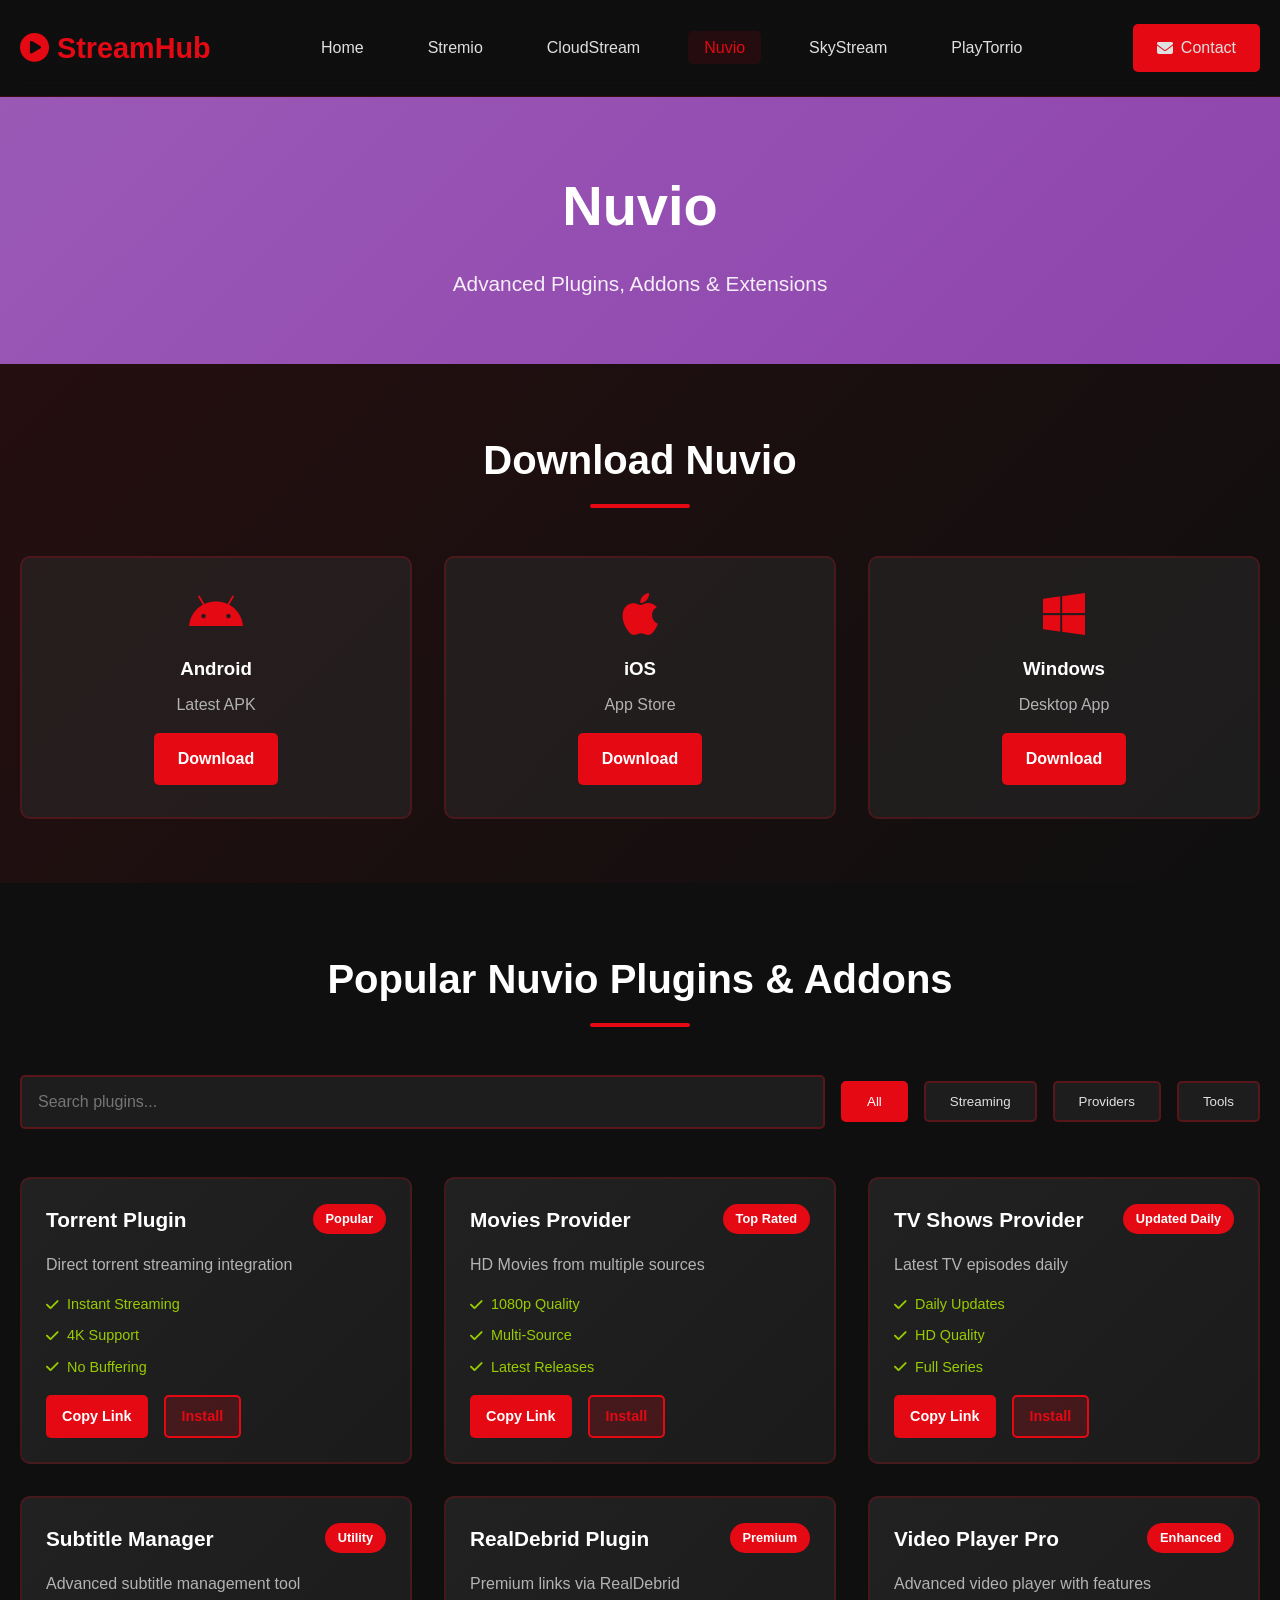
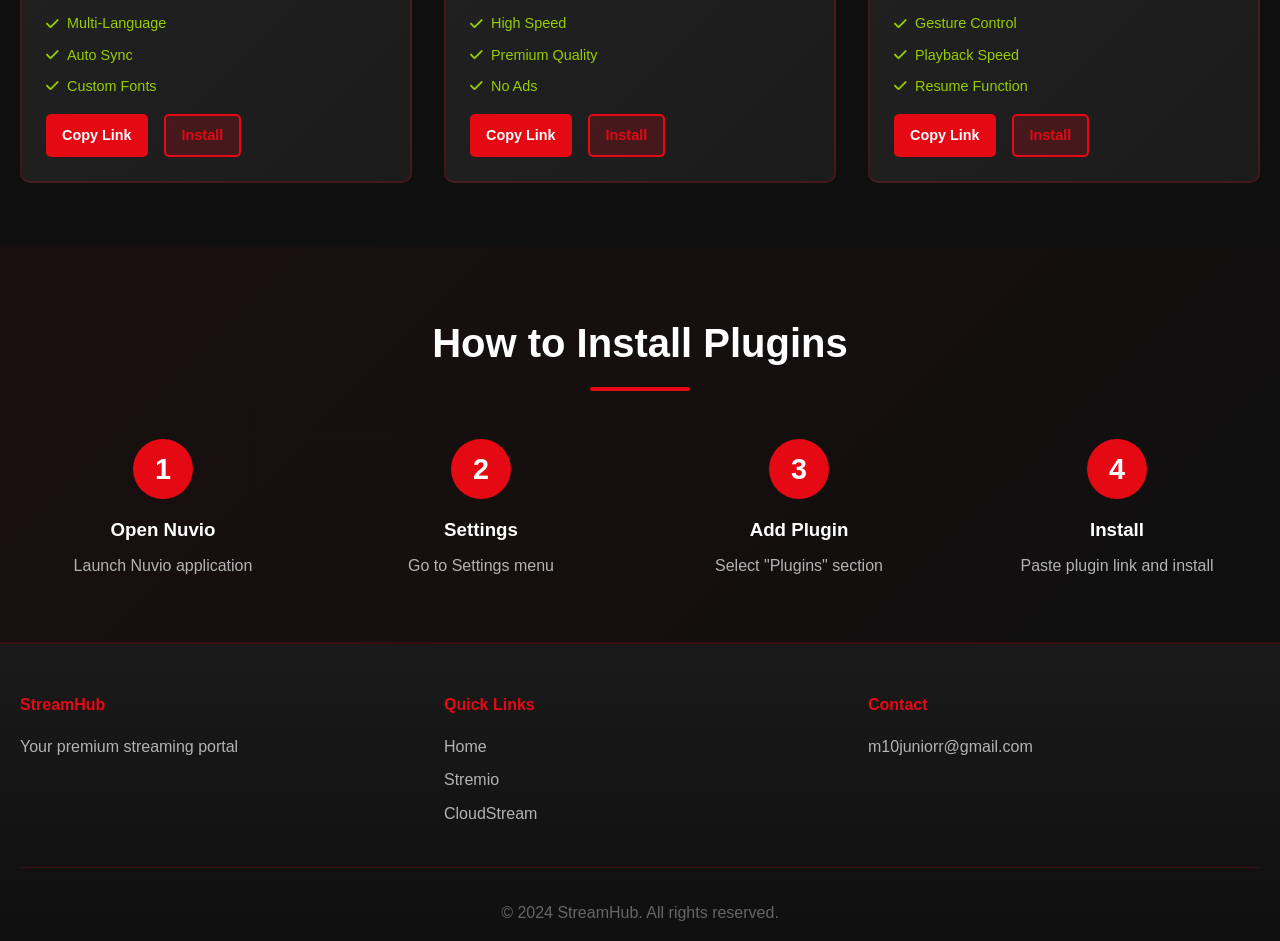
==== nuvio.html @ 6b0cfe11 "Create Nuvio service page with plugins" ====
<!DOCTYPE html>
<html lang="en">
<head>
    <meta charset="UTF-8">
    <meta name="viewport" content="width=device-width, initial-scale=1.0">
    <title>Nuvio - Plugins & Addons</title>
    <link rel="stylesheet" href="style.css">
    <link rel="stylesheet" href="https://cdnjs.cloudflare.com/ajax/libs/font-awesome/6.4.0/css/all.min.css">
</head>
<body>
    <!-- Navigation -->
    <nav class="navbar">
        <div class="nav-container">
            <div class="logo">
                <a href="index.html"><i class="fas fa-play-circle"></i> StreamHub</a>
            </div>
            <ul class="nav-menu">
                <li><a href="index.html" class="nav-link">Home</a></li>
                <li><a href="stremio.html" class="nav-link">Stremio</a></li>
                <li><a href="cloudstream.html" class="nav-link">CloudStream</a></li>
                <li><a href="nuvio.html" class="nav-link active">Nuvio</a></li>
                <li><a href="skystream.html" class="nav-link">SkyStream</a></li>
                <li><a href="playtorrio.html" class="nav-link">PlayTorrio</a></li>
            </ul>
            <div class="contact-info">
                <a href="mailto:m10juniorr@gmail.com" class="contact-link">
                    <i class="fas fa-envelope"></i> Contact
                </a>
            </div>
        </div>
    </nav>

    <!-- Service Header -->
    <section class="service-header" style="background: linear-gradient(135deg, #9b59b6 0%, #8e44ad 100%);">
        <div class="container">
            <h1>Nuvio</h1>
            <p>Advanced Plugins, Addons & Extensions</p>
        </div>
    </section>

    <!-- Download Section -->
    <section class="download-section">
        <div class="container">
            <h2 class="section-title">Download Nuvio</h2>
            <div class="download-grid">
                <div class="download-box">
                    <i class="fab fa-android"></i>
                    <h3>Android</h3>
                    <p>Latest APK</p>
                    <a href="#" class="btn btn-primary" target="_blank">Download</a>
                </div>
                <div class="download-box">
                    <i class="fab fa-apple"></i>
                    <h3>iOS</h3>
                    <p>App Store</p>
                    <a href="#" class="btn btn-primary" target="_blank">Download</a>
                </div>
                <div class="download-box">
                    <i class="fab fa-windows"></i>
                    <h3>Windows</h3>
                    <p>Desktop App</p>
                    <a href="#" class="btn btn-primary" target="_blank">Download</a>
                </div>
            </div>
        </div>
    </section>

    <!-- Plugins & Addons Section -->
    <section class="addons-section">
        <div class="container">
            <h2 class="section-title">Popular Nuvio Plugins & Addons</h2>
            
            <!-- Search & Filter -->
            <div class="search-bar">
                <input type="text" id="pluginSearch" placeholder="Search plugins..." class="search-input">
                <div class="filter-buttons">
                    <button class="filter-btn active" onclick="filterAddons('all')">All</button>
                    <button class="filter-btn" onclick="filterAddons('streaming')">Streaming</button>
                    <button class="filter-btn" onclick="filterAddons('provider')">Providers</button>
                    <button class="filter-btn" onclick="filterAddons('tools')">Tools</button>
                </div>
            </div>

            <!-- Plugins Grid -->
            <div class="addons-grid" id="pluginsGrid">
                <div class="addon-card" data-category="streaming">
                    <div class="addon-header">
                        <h3>Torrent Plugin</h3>
                        <span class="badge">Popular</span>
                    </div>
                    <p>Direct torrent streaming integration</p>
                    <div class="addon-features">
                        <span class="feature"><i class="fas fa-check"></i> Instant Streaming</span>
                        <span class="feature"><i class="fas fa-check"></i> 4K Support</span>
                        <span class="feature"><i class="fas fa-check"></i> No Buffering</span>
                    </div>
                    <div class="addon-actions">
                        <button class="btn btn-small btn-primary" onclick="copyToClipboard('https://example.com/nuvio-torrent-plugin')">Copy Link</button>
                        <a href="#" class="btn btn-small btn-secondary" target="_blank">Install</a>
                    </div>
                </div>

                <div class="addon-card" data-category="provider">
                    <div class="addon-header">
                        <h3>Movies Provider</h3>
                        <span class="badge">Top Rated</span>
                    </div>
                    <p>HD Movies from multiple sources</p>
                    <div class="addon-features">
                        <span class="feature"><i class="fas fa-check"></i> 1080p Quality</span>
                        <span class="feature"><i class="fas fa-check"></i> Multi-Source</span>
                        <span class="feature"><i class="fas fa-check"></i> Latest Releases</span>
                    </div>
                    <div class="addon-actions">
                        <button class="btn btn-small btn-primary" onclick="copyToClipboard('https://example.com/nuvio-movies')">Copy Link</button>
                        <a href="#" class="btn btn-small btn-secondary" target="_blank">Install</a>
                    </div>
                </div>

                <div class="addon-card" data-category="provider">
                    <div class="addon-header">
                        <h3>TV Shows Provider</h3>
                        <span class="badge">Updated Daily</span>
                    </div>
                    <p>Latest TV episodes daily</p>
                    <div class="addon-features">
                        <span class="feature"><i class="fas fa-check"></i> Daily Updates</span>
                        <span class="feature"><i class="fas fa-check"></i> HD Quality</span>
                        <span class="feature"><i class="fas fa-check"></i> Full Series</span>
                    </div>
                    <div class="addon-actions">
                        <button class="btn btn-small btn-primary" onclick="copyToClipboard('https://example.com/nuvio-tv')">Copy Link</button>
                        <a href="#" class="btn btn-small btn-secondary" target="_blank">Install</a>
                    </div>
                </div>

                <div class="addon-card" data-category="tools">
                    <div class="addon-header">
                        <h3>Subtitle Manager</h3>
                        <span class="badge">Utility</span>
                    </div>
                    <p>Advanced subtitle management tool</p>
                    <div class="addon-features">
                        <span class="feature"><i class="fas fa-check"></i> Multi-Language</span>
                        <span class="feature"><i class="fas fa-check"></i> Auto Sync</span>
                        <span class="feature"><i class="fas fa-check"></i> Custom Fonts</span>
                    </div>
                    <div class="addon-actions">
                        <button class="btn btn-small btn-primary" onclick="copyToClipboard('https://example.com/nuvio-subtitle')">Copy Link</button>
                        <a href="#" class="btn btn-small btn-secondary" target="_blank">Install</a>
                    </div>
                </div>

                <div class="addon-card" data-category="streaming">
                    <div class="addon-header">
                        <h3>RealDebrid Plugin</h3>
                        <span class="badge">Premium</span>
                    </div>
                    <p>Premium links via RealDebrid</p>
                    <div class="addon-features">
                        <span class="feature"><i class="fas fa-check"></i> High Speed</span>
                        <span class="feature"><i class="fas fa-check"></i> Premium Quality</span>
                        <span class="feature"><i class="fas fa-check"></i> No Ads</span>
                    </div>
                    <div class="addon-actions">
                        <button class="btn btn-small btn-primary" onclick="copyToClipboard('https://example.com/nuvio-realdebrid')">Copy Link</button>
                        <a href="#" class="btn btn-small btn-secondary" target="_blank">Install</a>
                    </div>
                </div>

                <div class="addon-card" data-category="tools">
                    <div class="addon-header">
                        <h3>Video Player Pro</h3>
                        <span class="badge">Enhanced</span>
                    </div>
                    <p>Advanced video player with features</p>
                    <div class="addon-features">
                        <span class="feature"><i class="fas fa-check"></i> Gesture Control</span>
                        <span class="feature"><i class="fas fa-check"></i> Playback Speed</span>
                        <span class="feature"><i class="fas fa-check"></i> Resume Function</span>
                    </div>
                    <div class="addon-actions">
                        <button class="btn btn-small btn-primary" onclick="copyToClipboard('https://example.com/nuvio-player')">Copy Link</button>
                        <a href="#" class="btn btn-small btn-secondary" target="_blank">Install</a>
                    </div>
                </div>
            </div>
        </div>
    </section>

    <!-- Installation Guide -->
    <section class="setup-guide">
        <div class="container">
            <h2 class="section-title">How to Install Plugins</h2>
            <div class="steps">
                <div class="step">
                    <div class="step-number">1</div>
                    <h3>Open Nuvio</h3>
                    <p>Launch Nuvio application</p>
                </div>
                <div class="step">
                    <div class="step-number">2</div>
                    <h3>Settings</h3>
                    <p>Go to Settings menu</p>
                </div>
                <div class="step">
                    <div class="step-number">3</div>
                    <h3>Add Plugin</h3>
                    <p>Select "Plugins" section</p>
                </div>
                <div class="step">
                    <div class="step-number">4</div>
                    <h3>Install</h3>
                    <p>Paste plugin link and install</p>
                </div>
            </div>
        </div>
    </section>

    <!-- Footer -->
    <footer class="footer">
        <div class="container">
            <div class="footer-content">
                <div class="footer-section">
                    <h4>StreamHub</h4>
                    <p>Your premium streaming portal</p>
                </div>
                <div class="footer-section">
                    <h4>Quick Links</h4>
                    <ul>
                        <li><a href="index.html">Home</a></li>
                        <li><a href="stremio.html">Stremio</a></li>
                        <li><a href="cloudstream.html">CloudStream</a></li>
                    </ul>
                </div>
                <div class="footer-section">
                    <h4>Contact</h4>
                    <p><a href="mailto:m10juniorr@gmail.com">m10juniorr@gmail.com</a></p>
                </div>
            </div>
            <div class="footer-bottom">
                <p>&copy; 2024 StreamHub. All rights reserved.</p>
            </div>
        </div>
    </footer>

    <script src="script.js"></script>
</body>
</html>
---- style.css ----
/* Global Styles */
* {
    margin: 0;
    padding: 0;
    box-sizing: border-box;
}

:root {
    --primary: #E50914;
    --secondary: #221f1f;
    --accent: #f5b461;
    --text-light: #e0e0e0;
    --text-dark: #1a1a1a;
    --bg-dark: #0f0f0f;
}

html {
    scroll-behavior: smooth;
}

body {
    font-family: 'Segoe UI', Tahoma, Geneva, Verdana, sans-serif;
    background-color: var(--bg-dark);
    color: var(--text-light);
    line-height: 1.6;
}

.container {
    max-width: 1300px;
    margin: 0 auto;
    padding: 0 20px;
}

/* Navbar */
.navbar {
    background: linear-gradient(180deg, rgba(15, 15, 15, 0.9) 0%, transparent 100%);
    backdrop-filter: blur(10px);
    padding: 1.5rem 0;
    position: sticky;
    top: 0;
    z-index: 1000;
    border-bottom: 1px solid rgba(229, 9, 20, 0.2);
}

.nav-container {
    max-width: 1300px;
    margin: 0 auto;
    padding: 0 20px;
    display: flex;
    justify-content: space-between;
    align-items: center;
    flex-wrap: wrap;
    gap: 2rem;
}

.logo {
    font-size: 1.8rem;
    font-weight: bold;
    color: var(--primary);
    display: flex;
    align-items: center;
    gap: 0.5rem;
}

.logo a {
    text-decoration: none;
    color: var(--primary);
}

.nav-menu {
    display: flex;
    list-style: none;
    gap: 2rem;
    flex-wrap: wrap;
}

.nav-link {
    text-decoration: none;
    color: var(--text-light);
    font-weight: 500;
    transition: all 0.3s ease;
    padding: 0.5rem 1rem;
    border-radius: 5px;
}

.nav-link:hover,
.nav-link.active {
    color: var(--primary);
    background: rgba(229, 9, 20, 0.1);
}

.contact-link {
    text-decoration: none;
    color: var(--text-light);
    background: var(--primary);
    padding: 0.7rem 1.5rem;
    border-radius: 5px;
    transition: all 0.3s ease;
    display: flex;
    align-items: center;
    gap: 0.5rem;
}

.contact-link:hover {
    background: #cc0812;
    transform: translateY(-2px);
}

/* Hero Section */
.hero {
    position: relative;
    min-height: 80vh;
    display: flex;
    align-items: center;
    justify-content: center;
    overflow: hidden;
    background: linear-gradient(135deg, #1a1a1a 0%, #2d2d2d 100%);
}

.hero-background {
    position: absolute;
    top: 0;
    left: 0;
    width: 100%;
    height: 100%;
}

.bg-video {
    width: 100%;
    height: 100%;
    object-fit: cover;
    opacity: 0.3;
}

.hero-overlay {
    position: absolute;
    top: 0;
    left: 0;
    width: 100%;
    height: 100%;
    background: linear-gradient(90deg, rgba(15, 15, 15, 0.8) 0%, transparent 50%);
}

.hero-content {
    position: relative;
    z-index: 10;
    text-align: center;
    max-width: 800px;
}

.hero-title {
    font-size: 4rem;
    font-weight: 900;
    margin-bottom: 1rem;
    color: var(--primary);
    text-shadow: 0 4px 20px rgba(229, 9, 20, 0.5);
}

.hero-subtitle {
    font-size: 1.8rem;
    margin-bottom: 1rem;
    color: var(--text-light);
}

.hero-description {
    font-size: 1.1rem;
    color: #b3b3b3;
}

/* Service Header */
.service-header {
    padding: 4rem 0;
    text-align: center;
    background: linear-gradient(135deg, #667eea 0%, #764ba2 100%);
}

.service-header h1 {
    font-size: 3.5rem;
    margin-bottom: 1rem;
    color: white;
}

.service-header p {
    font-size: 1.3rem;
    color: rgba(255, 255, 255, 0.9);
}

/* Section Title */
.section-title {
    font-size: 2.5rem;
    text-align: center;
    margin-bottom: 3rem;
    color: white;
    position: relative;
    padding-bottom: 1rem;
}

.section-title::after {
    content: '';
    position: absolute;
    width: 100px;
    height: 4px;
    background: var(--primary);
    bottom: 0;
    left: 50%;
    transform: translateX(-50%);
    border-radius: 2px;
}

/* Services Grid */
.services {
    padding: 4rem 0;
    background: var(--bg-dark);
}

.services-grid {
    display: grid;
    grid-template-columns: repeat(auto-fit, minmax(250px, 1fr));
    gap: 2rem;
}

.service-card {
    background: linear-gradient(135deg, #2d2d2d 0%, #1a1a1a 100%);
    padding: 2.5rem;
    border-radius: 10px;
    cursor: pointer;
    transition: all 0.3s ease;
    border: 2px solid transparent;
    position: relative;
    overflow: hidden;
}

.service-card::before {
    content: '';
    position: absolute;
    top: 0;
    left: 0;
    width: 100%;
    height: 4px;
    background: var(--primary);
    transform: scaleX(0);
    transform-origin: left;
    transition: transform 0.3s ease;
}

.service-card:hover {
    transform: translateY(-10px);
    border-color: var(--primary);
}

.service-card:hover::before {
    transform: scaleX(1);
}

.service-icon {
    font-size: 3rem;
    color: var(--primary);
    margin-bottom: 1rem;
}

.service-card h3 {
    font-size: 1.5rem;
    margin-bottom: 0.5rem;
    color: white;
}

.service-card p {
    color: #b3b3b3;
    margin-bottom: 1rem;
}

.arrow {
    font-size: 1.5rem;
    color: var(--primary);
    transition: transform 0.3s ease;
}

.service-card:hover .arrow {
    transform: translateX(5px);
}

/* Download Section */
.download-section {
    padding: 4rem 0;
    background: linear-gradient(135deg, rgba(229, 9, 20, 0.1) 0%, rgba(15, 15, 15, 0.5) 100%);
}

.download-grid {
    display: grid;
    grid-template-columns: repeat(auto-fit, minmax(200px, 1fr));
    gap: 2rem;
}

.download-box {
    background: rgba(45, 45, 45, 0.5);
    padding: 2rem;
    border-radius: 10px;
    text-align: center;
    border: 2px solid rgba(229, 9, 20, 0.2);
    transition: all 0.3s ease;
}

.download-box:hover {
    border-color: var(--primary);
    background: rgba(45, 45, 45, 0.8);
    transform: translateY(-5px);
}

.download-box i {
    font-size: 3rem;
    color: var(--primary);
    margin-bottom: 1rem;
}

.download-box h3 {
    color: white;
    margin-bottom: 0.5rem;
}

.download-box p {
    color: #b3b3b3;
    margin-bottom: 1rem;
}

/* Buttons */
.btn {
    display: inline-block;
    padding: 0.8rem 1.5rem;
    border: none;
    border-radius: 5px;
    font-weight: bold;
    cursor: pointer;
    transition: all 0.3s ease;
    text-decoration: none;
    text-align: center;
}

.btn-primary {
    background: var(--primary);
    color: white;
}

.btn-primary:hover {
    background: #cc0812;
    transform: translateY(-2px);
}

.btn-secondary {
    background: rgba(229, 9, 20, 0.2);
    color: var(--primary);
    border: 2px solid var(--primary);
}

.btn-secondary:hover {
    background: rgba(229, 9, 20, 0.3);
}

.btn-small {
    padding: 0.5rem 1rem;
    font-size: 0.9rem;
}

/* Addons Section */
.addons-section {
    padding: 4rem 0;
    background: var(--bg-dark);
}

.search-bar {
    margin-bottom: 3rem;
    display: flex;
    gap: 1rem;
    flex-wrap: wrap;
    align-items: center;
}

.search-input {
    flex: 1;
    min-width: 250px;
    padding: 1rem;
    background: rgba(45, 45, 45, 0.5);
    border: 2px solid rgba(229, 9, 20, 0.3);
    border-radius: 5px;
    color: var(--text-light);
    font-size: 1rem;
    transition: all 0.3s ease;
}

.search-input:focus {
    outline: none;
    border-color: var(--primary);
    background: rgba(45, 45, 45, 0.8);
}

.filter-buttons {
    display: flex;
    gap: 1rem;
    flex-wrap: wrap;
}

.filter-btn {
    padding: 0.7rem 1.5rem;
    background: rgba(45, 45, 45, 0.5);
    color: var(--text-light);
    border: 2px solid rgba(229, 9, 20, 0.3);
    border-radius: 5px;
    cursor: pointer;
    transition: all 0.3s ease;
    font-weight: 500;
}

.filter-btn:hover,
.filter-btn.active {
    background: var(--primary);
    color: white;
    border-color: var(--primary);
}

/* Addons Grid */
.addons-grid {
    display: grid;
    grid-template-columns: repeat(auto-fill, minmax(300px, 1fr));
    gap: 2rem;
}

.addon-card {
    background: linear-gradient(135deg, rgba(45, 45, 45, 0.6) 0%, rgba(35, 35, 35, 0.6) 100%);
    border: 2px solid rgba(229, 9, 20, 0.2);
    padding: 1.5rem;
    border-radius: 10px;
    transition: all 0.3s ease;
    display: flex;
    flex-direction: column;
}

.addon-card:hover {
    border-color: var(--primary);
    transform: translateY(-5px);
    background: linear-gradient(135deg, rgba(45, 45, 45, 0.9) 0%, rgba(35, 35, 35, 0.9) 100%);
}

.addon-header {
    display: flex;
    justify-content: space-between;
    align-items: center;
    margin-bottom: 1rem;
}

.addon-header h3 {
    color: white;
    font-size: 1.3rem;
}

.badge {
    background: var(--primary);
    color: white;
    padding: 0.3rem 0.8rem;
    border-radius: 20px;
    font-size: 0.8rem;
    font-weight: bold;
}

.addon-card p {
    color: #b3b3b3;
    margin-bottom: 1rem;
    flex-grow: 1;
}

.addon-features {
    display: flex;
    flex-direction: column;
    gap: 0.5rem;
    margin-bottom: 1rem;
}

.feature {
    font-size: 0.9rem;
    color: #99cc00;
    display: flex;
    align-items: center;
    gap: 0.5rem;
}

.addon-actions {
    display: flex;
    gap: 1rem;
    flex-wrap: wrap;
}

/* Quick Links Section */
.quick-links {
    padding: 4rem 0;
    background: linear-gradient(135deg, rgba(45, 45, 45, 0.3) 0%, transparent 100%);
}

.links-grid {
    display: grid;
    grid-template-columns: repeat(auto-fit, minmax(250px, 1fr));
    gap: 2rem;
}

.link-box {
    background: rgba(45, 45, 45, 0.5);
    padding: 2rem;
    border-radius: 10px;
    text-align: center;
    border-left: 4px solid var(--primary);
    transition: all 0.3s ease;
}

.link-box:hover {
    transform: translateY(-5px);
    background: rgba(45, 45, 45, 0.8);
}

.link-box i {
    font-size: 2.5rem;
    color: var(--primary);
    margin-bottom: 1rem;
}

.link-box h3 {
    color: white;
    margin-bottom: 0.5rem;
}

.link-box p {
    color: #b3b3b3;
}

/* Stats Section */
.stats {
    padding: 4rem 0;
    background: var(--bg-dark);
    border-top: 2px solid rgba(229, 9, 20, 0.2);
}

.stats .container {
    display: grid;
    grid-template-columns: repeat(auto-fit, minmax(200px, 1fr));
    gap: 2rem;
}

.stat-item {
    text-align: center;
}

.stat-item h3 {
    font-size: 3rem;
    color: var(--primary);
    font-weight: 900;
    margin-bottom: 0.5rem;
}

.stat-item p {
    color: var(--text-light);
    font-size: 1.1rem;
}

/* Setup Guide */
.setup-guide {
    padding: 4rem 0;
    background: linear-gradient(135deg, rgba(229, 9, 20, 0.05) 0%, transparent 100%);
}

.steps {
    display: grid;
    grid-template-columns: repeat(auto-fit, minmax(200px, 1fr));
    gap: 2rem;
}

.step {
    text-align: center;
    position: relative;
}

.step-number {
    width: 60px;
    height: 60px;
    background: var(--primary);
    color: white;
    border-radius: 50%;
    display: flex;
    align-items: center;
    justify-content: center;
    font-size: 1.8rem;
    font-weight: bold;
    margin: 0 auto 1rem;
}

.step h3 {
    color: white;
    margin-bottom: 0.5rem;
}

.step p {
    color: #b3b3b3;
}

/* Footer */
.footer {
    background: linear-gradient(180deg, #1a1a1a 0%, #0f0f0f 100%);
    border-top: 2px solid rgba(229, 9, 20, 0.2);
    padding: 3rem 0 1rem;
    color: var(--text-light);
}

.footer-content {
    display: grid;
    grid-template-columns: repeat(auto-fit, minmax(250px, 1fr));
    gap: 2rem;
    margin-bottom: 2rem;
}

.footer-section h4 {
    color: var(--primary);
    margin-bottom: 1rem;
}

.footer-section p {
    color: #b3b3b3;
}

.footer-section a {
    color: #b3b3b3;
    text-decoration: none;
    transition: color 0.3s ease;
}

.footer-section a:hover {
    color: var(--primary);
}

.footer-section ul {
    list-style: none;
}

.footer-section li {
    margin-bottom: 0.5rem;
}

.footer-bottom {
    text-align: center;
    border-top: 1px solid rgba(229, 9, 20, 0.2);
    padding-top: 2rem;
    color: #666;
}

/* Responsive */
@media (max-width: 768px) {
    .hero-title {
        font-size: 2.5rem;
    }

    .service-header h1 {
        font-size: 2rem;
    }

    .section-title {
        font-size: 1.8rem;
    }

    .nav-menu {
        gap: 1rem;
    }

    .search-bar {
        flex-direction: column;
    }

    .search-input {
        min-width: 100%;
    }

    .filter-buttons {
        width: 100%;
    }

    .addons-grid {
        grid-template-columns: 1fr;
    }

    .hero-title {
        font-size: 2rem;
    }
}
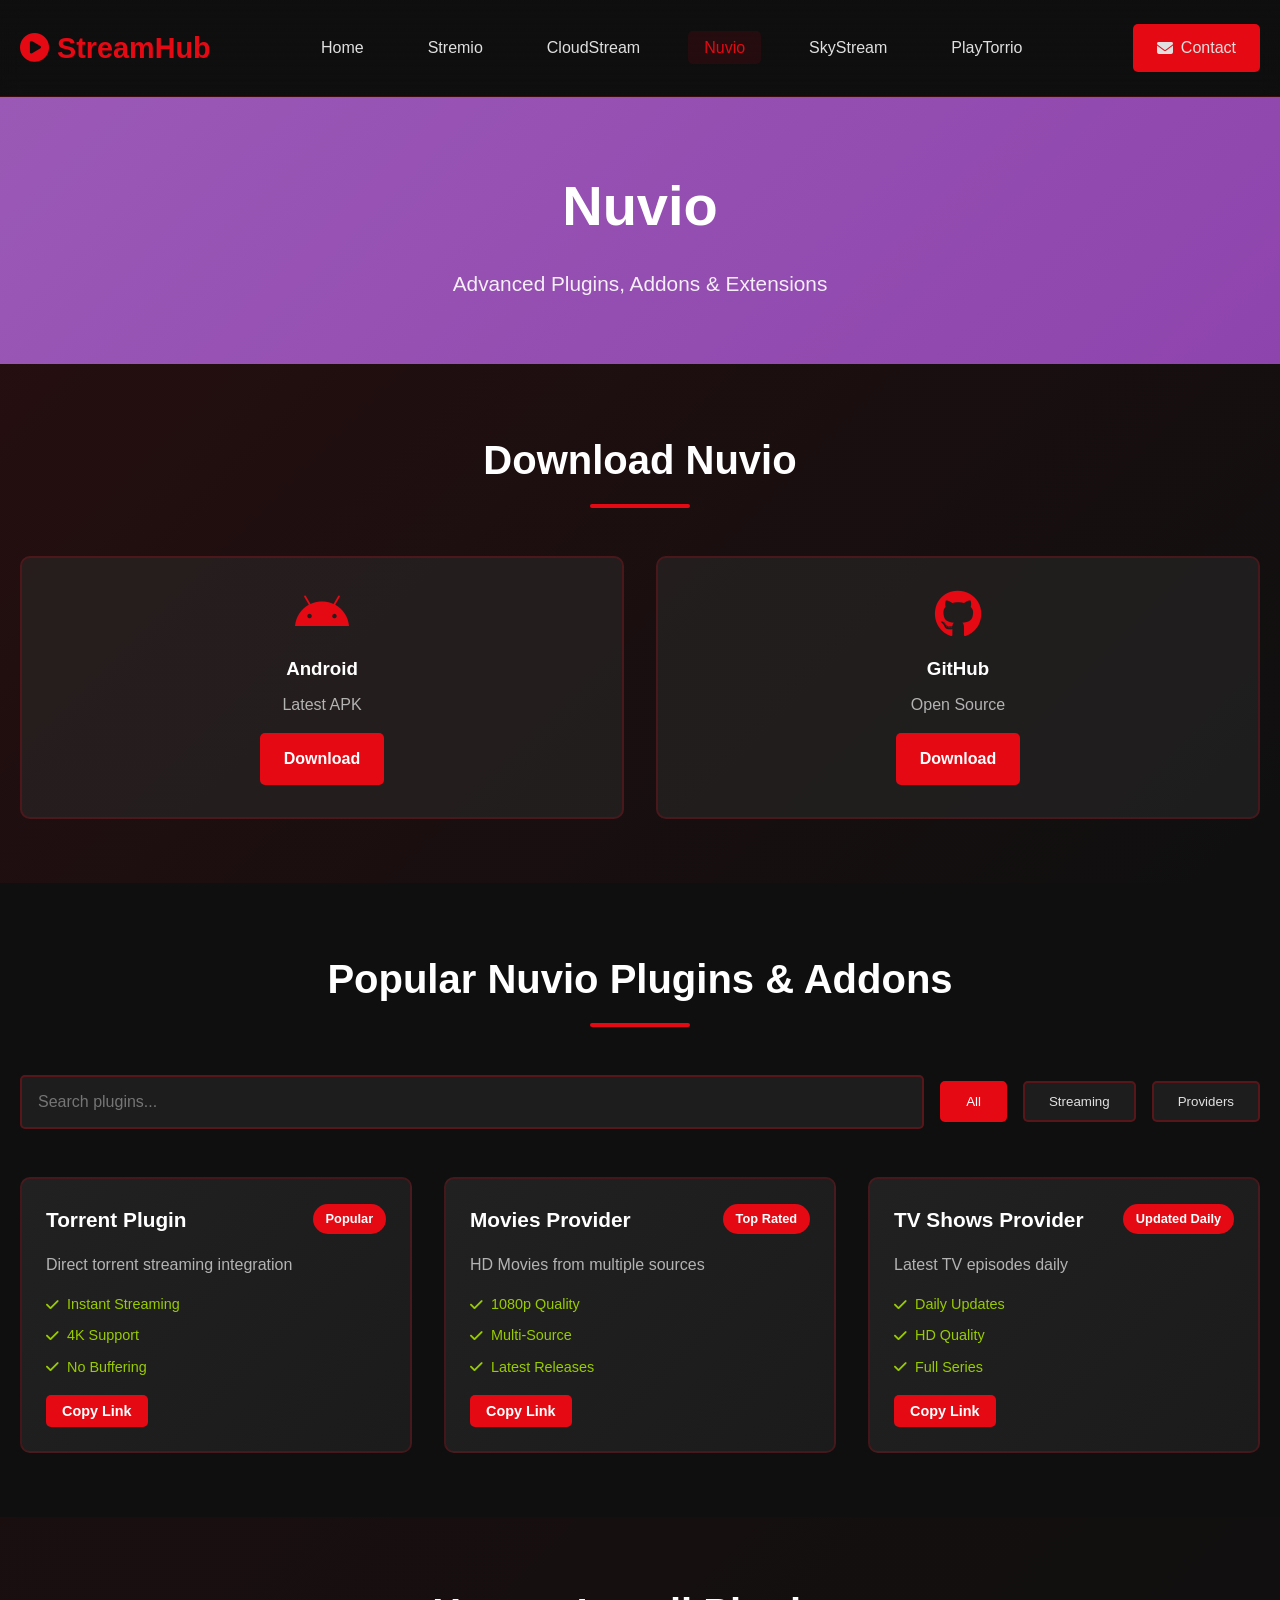
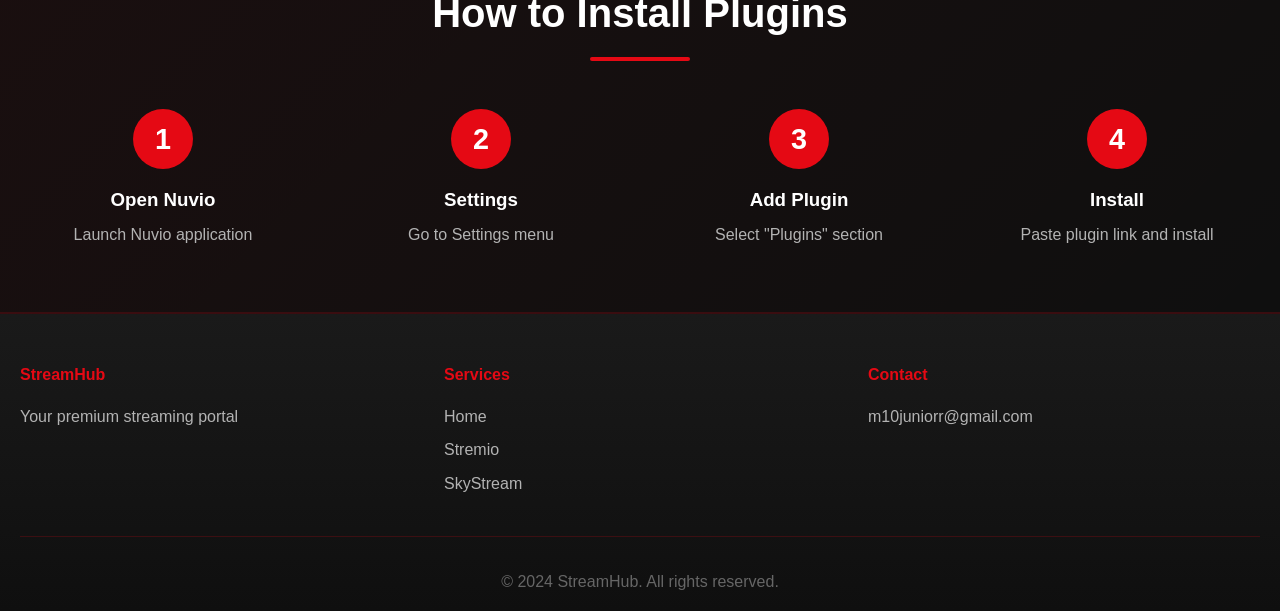
==== commit 735412b5: "Complete StreamHub - Premium Streaming Portal with all 5 services" ====
--- a/nuvio.html
+++ b/nuvio.html
@@ -50,22 +50,16 @@
                     <a href="#" class="btn btn-primary" target="_blank">Download</a>
                 </div>
                 <div class="download-box">
-                    <i class="fab fa-apple"></i>
-                    <h3>iOS</h3>
-                    <p>App Store</p>
-                    <a href="#" class="btn btn-primary" target="_blank">Download</a>
-                </div>
-                <div class="download-box">
-                    <i class="fab fa-windows"></i>
-                    <h3>Windows</h3>
-                    <p>Desktop App</p>
+                    <i class="fab fa-github"></i>
+                    <h3>GitHub</h3>
+                    <p>Open Source</p>
                     <a href="#" class="btn btn-primary" target="_blank">Download</a>
                 </div>
             </div>
         </div>
     </section>
 
-    <!-- Plugins & Addons Section -->
+    <!-- Plugins Section -->
     <section class="addons-section">
         <div class="container">
             <h2 class="section-title">Popular Nuvio Plugins & Addons</h2>
@@ -77,7 +71,6 @@
                     <button class="filter-btn active" onclick="filterAddons('all')">All</button>
                     <button class="filter-btn" onclick="filterAddons('streaming')">Streaming</button>
                     <button class="filter-btn" onclick="filterAddons('provider')">Providers</button>
-                    <button class="filter-btn" onclick="filterAddons('tools')">Tools</button>
                 </div>
             </div>
 
@@ -95,8 +88,7 @@
                         <span class="feature"><i class="fas fa-check"></i> No Buffering</span>
                     </div>
                     <div class="addon-actions">
-                        <button class="btn btn-small btn-primary" onclick="copyToClipboard('https://example.com/nuvio-torrent-plugin')">Copy Link</button>
-                        <a href="#" class="btn btn-small btn-secondary" target="_blank">Install</a>
+                        <button class="btn btn-small btn-primary" onclick="copyToClipboard('https://example.com/nuvio-torrent')">Copy Link</button>
                     </div>
                 </div>
 
@@ -113,7 +105,6 @@
                     </div>
                     <div class="addon-actions">
                         <button class="btn btn-small btn-primary" onclick="copyToClipboard('https://example.com/nuvio-movies')">Copy Link</button>
-                        <a href="#" class="btn btn-small btn-secondary" target="_blank">Install</a>
                     </div>
                 </div>
 
@@ -130,58 +121,6 @@
                     </div>
                     <div class="addon-actions">
                         <button class="btn btn-small btn-primary" onclick="copyToClipboard('https://example.com/nuvio-tv')">Copy Link</button>
-                        <a href="#" class="btn btn-small btn-secondary" target="_blank">Install</a>
-                    </div>
-                </div>
-
-                <div class="addon-card" data-category="tools">
-                    <div class="addon-header">
-                        <h3>Subtitle Manager</h3>
-                        <span class="badge">Utility</span>
-                    </div>
-                    <p>Advanced subtitle management tool</p>
-                    <div class="addon-features">
-                        <span class="feature"><i class="fas fa-check"></i> Multi-Language</span>
-                        <span class="feature"><i class="fas fa-check"></i> Auto Sync</span>
-                        <span class="feature"><i class="fas fa-check"></i> Custom Fonts</span>
-                    </div>
-                    <div class="addon-actions">
-                        <button class="btn btn-small btn-primary" onclick="copyToClipboard('https://example.com/nuvio-subtitle')">Copy Link</button>
-                        <a href="#" class="btn btn-small btn-secondary" target="_blank">Install</a>
-                    </div>
-                </div>
-
-                <div class="addon-card" data-category="streaming">
-                    <div class="addon-header">
-                        <h3>RealDebrid Plugin</h3>
-                        <span class="badge">Premium</span>
-                    </div>
-                    <p>Premium links via RealDebrid</p>
-                    <div class="addon-features">
-                        <span class="feature"><i class="fas fa-check"></i> High Speed</span>
-                        <span class="feature"><i class="fas fa-check"></i> Premium Quality</span>
-                        <span class="feature"><i class="fas fa-check"></i> No Ads</span>
-                    </div>
-                    <div class="addon-actions">
-                        <button class="btn btn-small btn-primary" onclick="copyToClipboard('https://example.com/nuvio-realdebrid')">Copy Link</button>
-                        <a href="#" class="btn btn-small btn-secondary" target="_blank">Install</a>
-                    </div>
-                </div>
-
-                <div class="addon-card" data-category="tools">
-                    <div class="addon-header">
-                        <h3>Video Player Pro</h3>
-                        <span class="badge">Enhanced</span>
-                    </div>
-                    <p>Advanced video player with features</p>
-                    <div class="addon-features">
-                        <span class="feature"><i class="fas fa-check"></i> Gesture Control</span>
-                        <span class="feature"><i class="fas fa-check"></i> Playback Speed</span>
-                        <span class="feature"><i class="fas fa-check"></i> Resume Function</span>
-                    </div>
-                    <div class="addon-actions">
-                        <button class="btn btn-small btn-primary" onclick="copyToClipboard('https://example.com/nuvio-player')">Copy Link</button>
-                        <a href="#" class="btn btn-small btn-secondary" target="_blank">Install</a>
                     </div>
                 </div>
             </div>
@@ -226,11 +165,11 @@
                     <p>Your premium streaming portal</p>
                 </div>
                 <div class="footer-section">
-                    <h4>Quick Links</h4>
+                    <h4>Services</h4>
                     <ul>
                         <li><a href="index.html">Home</a></li>
                         <li><a href="stremio.html">Stremio</a></li>
-                        <li><a href="cloudstream.html">CloudStream</a></li>
+                        <li><a href="skystream.html">SkyStream</a></li>
                     </ul>
                 </div>
                 <div class="footer-section">
@@ -246,4 +185,4 @@
 
     <script src="script.js"></script>
 </body>
-</html>
+</html>
